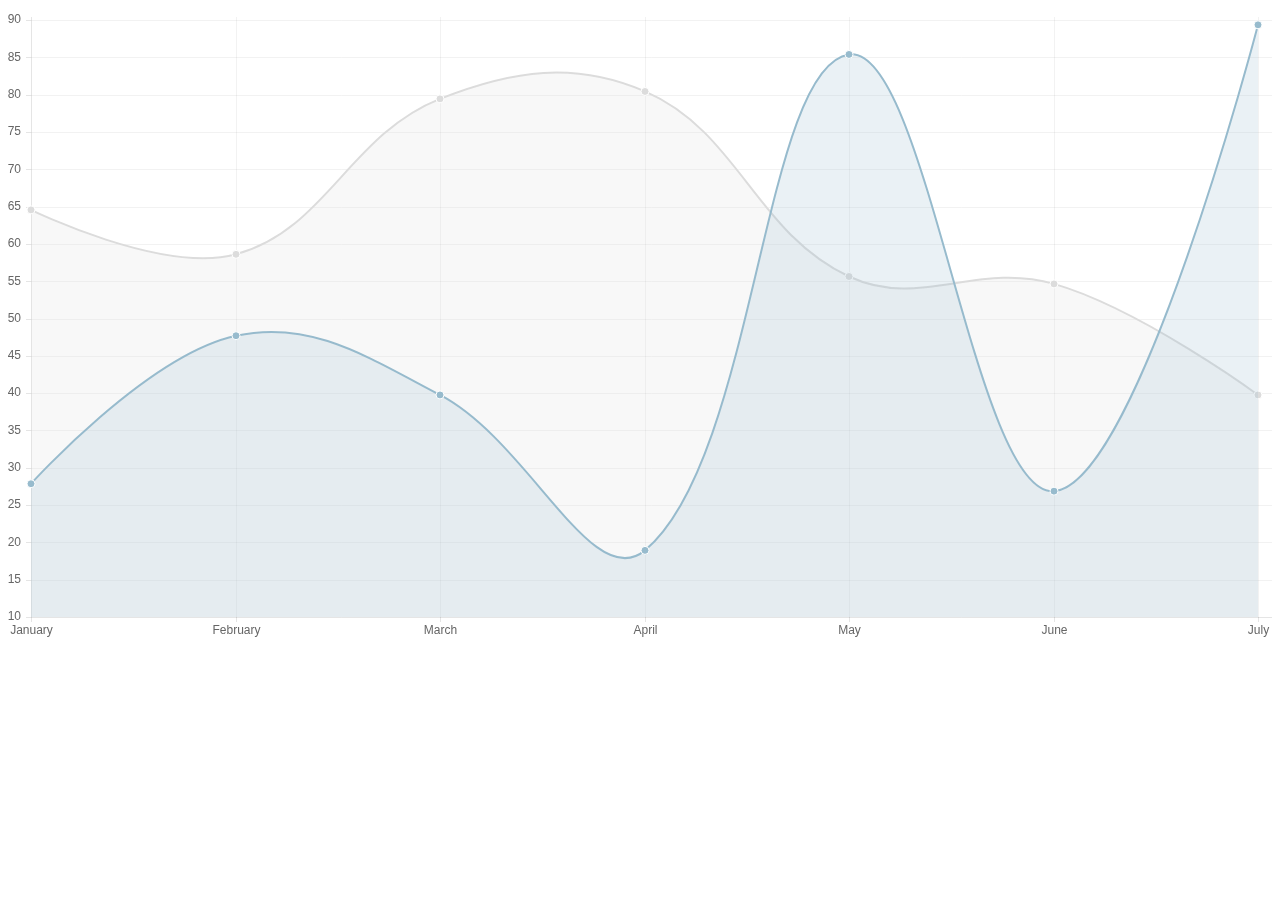
==== bam/src/main/resources/webapp/index.html @ 4ba839c2 "." ====
<!DOCTYPE html>
<html lang="en-us">
<head>
<meta charset="utf-8">
<title>Simple Chart Viewer</title>
</head>

<script src="js/Chart.js"></script>
<script type="text/javascript">
	Chart.defaults.global.responsive = true;
	
	var data = {
	    labels: ["January", "February", "March", "April", "May", "June", "July"],
	    datasets: [
	        {
	            label: "My First dataset",
	            fillColor: "rgba(220,220,220,0.2)",
	            strokeColor: "rgba(220,220,220,1)",
	            pointColor: "rgba(220,220,220,1)",
	            pointStrokeColor: "#fff",
	            pointHighlightFill: "#fff",
	            pointHighlightStroke: "rgba(220,220,220,1)",
	            data: [65, 59, 80, 81, 56, 55, 40]
	        },
	        {
	            label: "My Second dataset",
	            fillColor: "rgba(151,187,205,0.2)",
	            strokeColor: "rgba(151,187,205,1)",
	            pointColor: "rgba(151,187,205,1)",
	            pointStrokeColor: "#fff",
	            pointHighlightFill: "#fff",
	            pointHighlightStroke: "rgba(151,187,205,1)",
	            data: [28, 48, 40, 19, 86, 27, 90]
	        }
	    ]
	};
	
	
/*
    function processTweet(data) {
        var tweet = jQuery.parseJSON(data);
        console.log('tweet received:', tweet);

        var index = addTweetToTable(tweet);
        updateStats(tweet);
        addMarkertToMap(tweet, index);
    }

    var app = {
        start:function () {
            var location = "ws://localhost:8080/cameltwitter";
            this._ws = new WebSocket(location);
            this._ws.onmessage = this._onmessage;
            this._ws.onclose = this._onclose;
        },

        _onmessage:function (m) {
            if (m.data) {
                processTweet(m.data);
            }
        },

        _onclose:function (m) {
            this._ws = null;
        }
    };

    $(document).ready(function () {
        if (!window.WebSocket) {
            $('#pictures').text("ERROR: Your browser doesn't support websockets!");
        } else {
            app.start();
        }
    });
*/

</script>

<body>
	<canvas id="myChart" width="200" height="100"></canvas>
	<script>
		// Get the context of the canvas element we want to select
		var ctx = document.getElementById("myChart").getContext("2d");
		var myLineChart = new Chart(ctx).Line(data);
	</script>
</body>
</html>
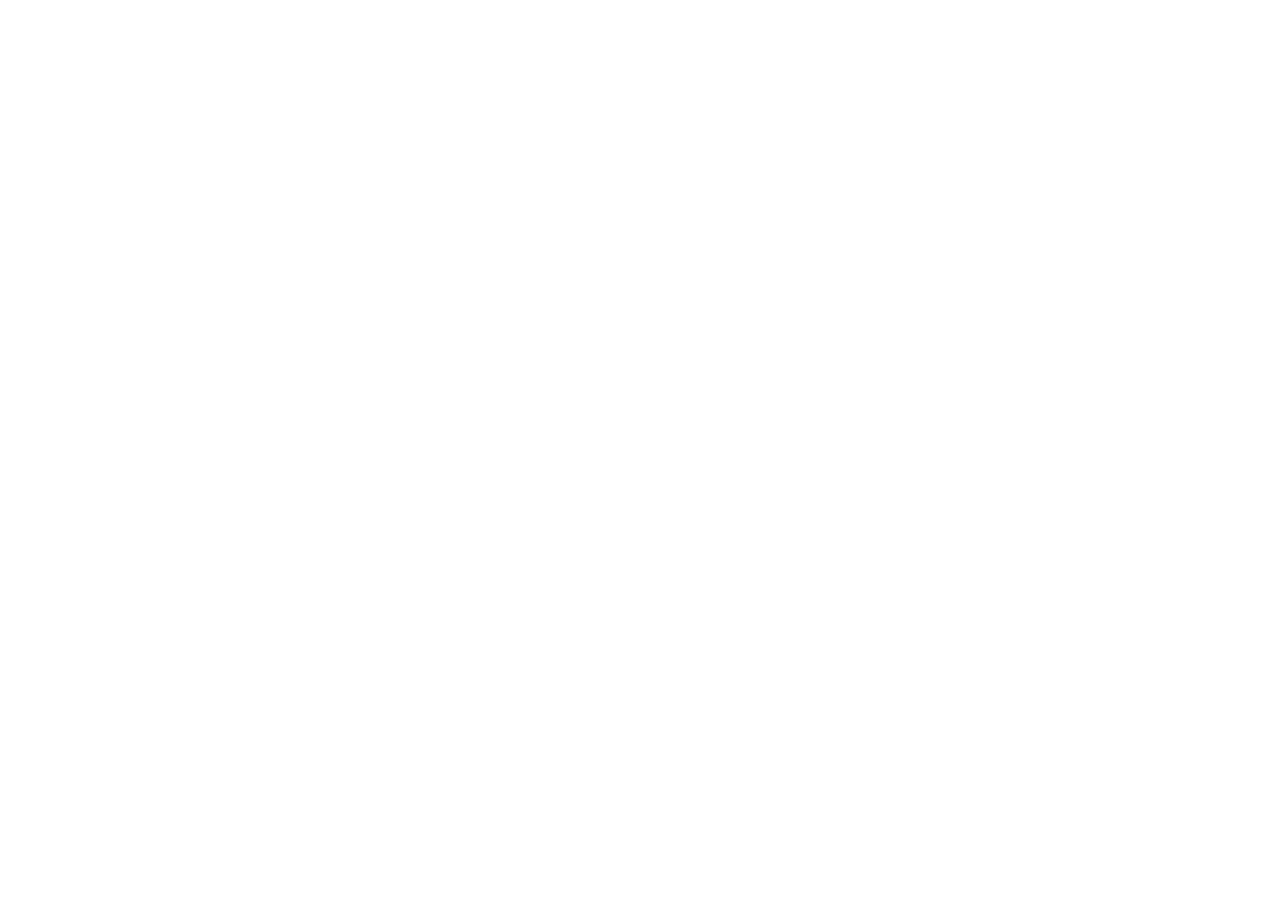
==== commit 37530d1e: "." ====
--- a/bam/src/main/resources/webapp/index.html
+++ b/bam/src/main/resources/webapp/index.html
@@ -5,50 +5,70 @@
 <title>Simple Chart Viewer</title>
 </head>
 
+<script src="js/jquery.min.js"></script>
 <script src="js/Chart.js"></script>
 <script type="text/javascript">
+
 	Chart.defaults.global.responsive = true;
+
+	var myLineChart = null;
 	
 	var data = {
-	    labels: ["January", "February", "March", "April", "May", "June", "July"],
+		labels: [],
 	    datasets: [
 	        {
-	            label: "My First dataset",
+	            label: "Google",
 	            fillColor: "rgba(220,220,220,0.2)",
 	            strokeColor: "rgba(220,220,220,1)",
 	            pointColor: "rgba(220,220,220,1)",
 	            pointStrokeColor: "#fff",
 	            pointHighlightFill: "#fff",
 	            pointHighlightStroke: "rgba(220,220,220,1)",
-	            data: [65, 59, 80, 81, 56, 55, 40]
 	        },
 	        {
-	            label: "My Second dataset",
+	            label: "Microsoft",
 	            fillColor: "rgba(151,187,205,0.2)",
 	            strokeColor: "rgba(151,187,205,1)",
 	            pointColor: "rgba(151,187,205,1)",
 	            pointStrokeColor: "#fff",
 	            pointHighlightFill: "#fff",
 	            pointHighlightStroke: "rgba(151,187,205,1)",
-	            data: [28, 48, 40, 19, 86, 27, 90]
+	        },
+	        {
+	            label: "Apple",
+	            fillColor: "rgba(101,137,155,0.2)",
+	            strokeColor: "rgba(101,137,155,1)",
+	            pointColor: "rgba(101,137,155,1)",
+	            pointStrokeColor: "#fff",
+	            pointHighlightFill: "#fff",
+	            pointHighlightStroke: "rgba(101,137,155,1)",
 	        }
 	    ]
 	};
 	
+	function addEventToChart(event) {
+		switch (event.dimension) {
+			case 'Google':
+				myLineChart.addData([event.fact, 0, 0], event.timestamp);
+				break;
+			case 'Microsoft':
+				myLineChart.addData([0, event.fact, 0], event.timestamp);
+				break;
+			case 'Apple':
+				myLineChart.addData([0, 0, event.fact], event.timestamp);
+				break;
+		}
+	}
 	
-/*
-    function processTweet(data) {
-        var tweet = jQuery.parseJSON(data);
-        console.log('tweet received:', tweet);
-
-        var index = addTweetToTable(tweet);
-        updateStats(tweet);
-        addMarkertToMap(tweet, index);
+    function processEvent(data) {
+        console.log('Data received:', data);
+        var event = jQuery.parseJSON(data);
+        addEventToChart(event)
     }
 
     var app = {
         start:function () {
-            var location = "ws://localhost:8080/cameltwitter";
+            var location = "ws://localhost:8080/events";
             this._ws = new WebSocket(location);
             this._ws.onmessage = this._onmessage;
             this._ws.onclose = this._onclose;
@@ -56,7 +76,7 @@
 
         _onmessage:function (m) {
             if (m.data) {
-                processTweet(m.data);
+                processEvent(m.data);
             }
         },
 
@@ -72,16 +92,15 @@
             app.start();
         }
     });
-*/
-
+    
 </script>
 
 <body>
-	<canvas id="myChart" width="200" height="100"></canvas>
+	<canvas id="myChart" width="400" height="200"></canvas>
 	<script>
 		// Get the context of the canvas element we want to select
 		var ctx = document.getElementById("myChart").getContext("2d");
-		var myLineChart = new Chart(ctx).Line(data);
+		myLineChart = new Chart(ctx).Line(data);
 	</script>
 </body>
 </html>